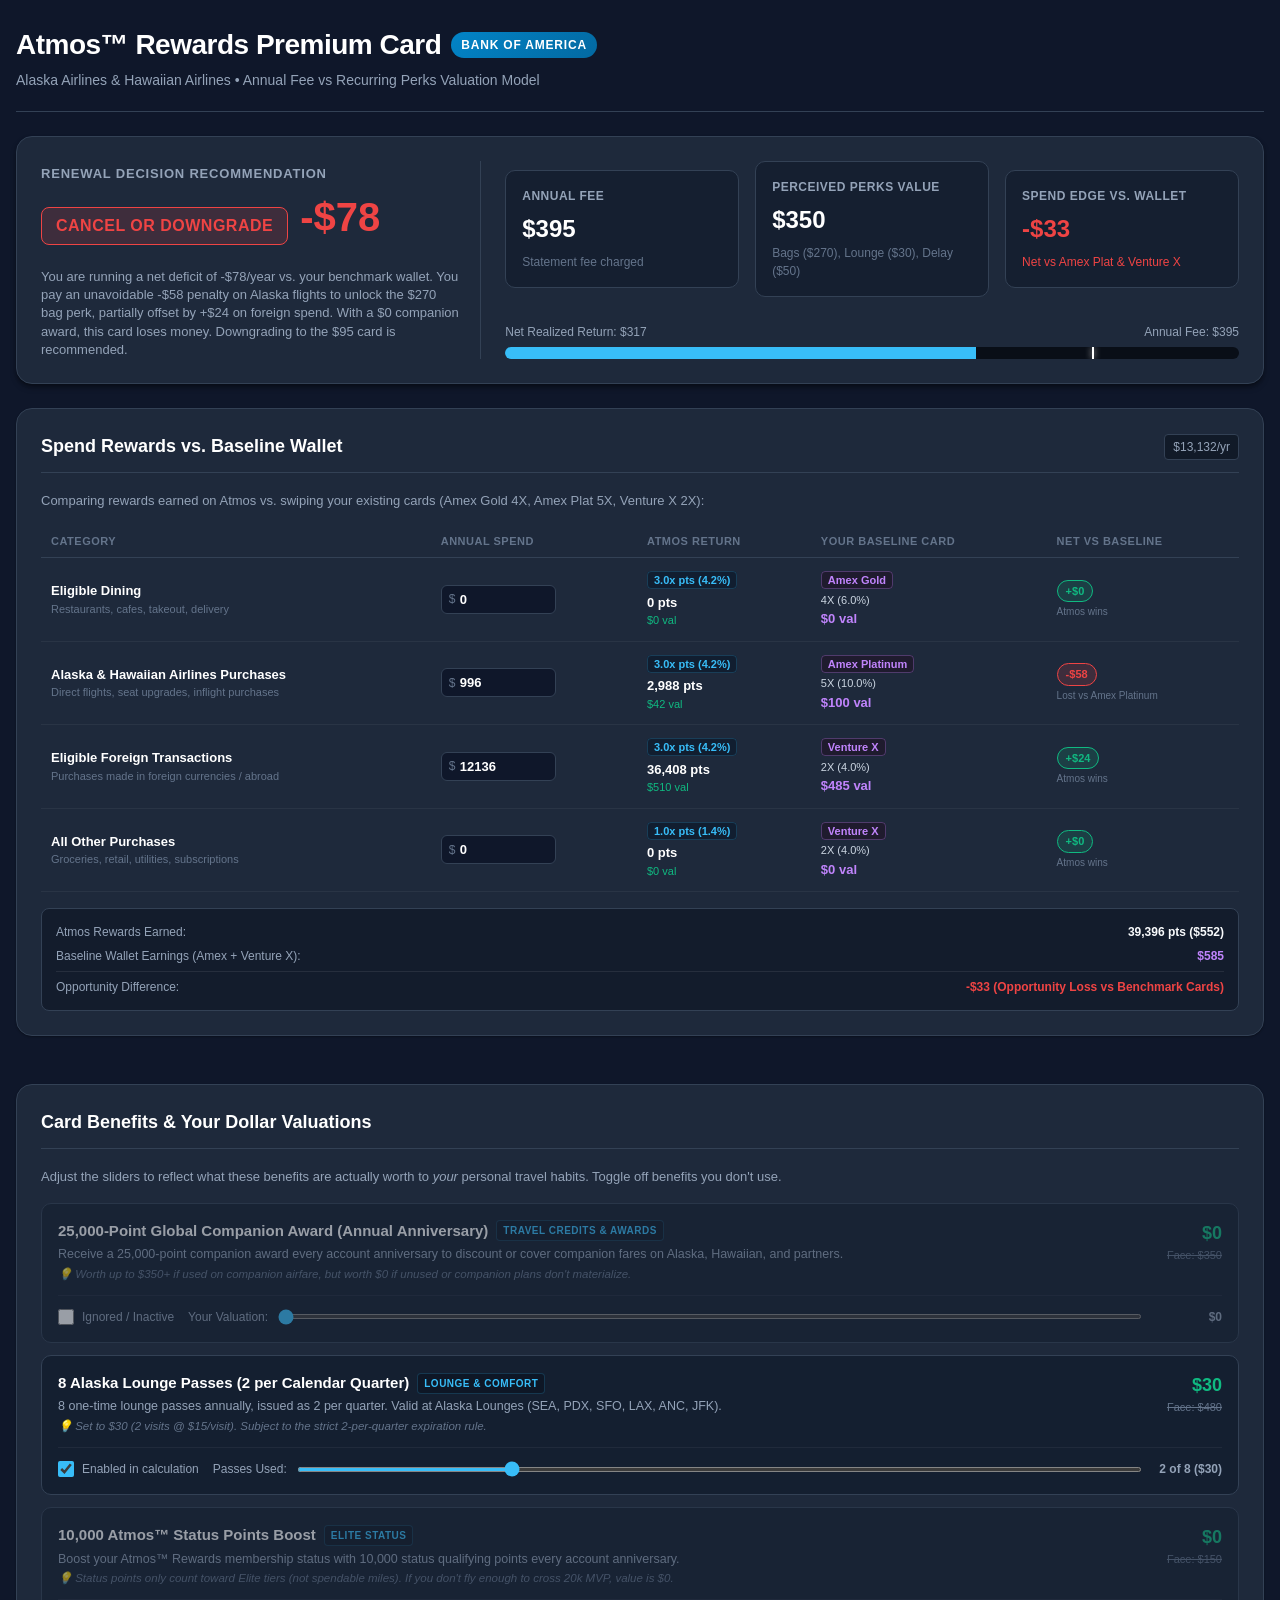
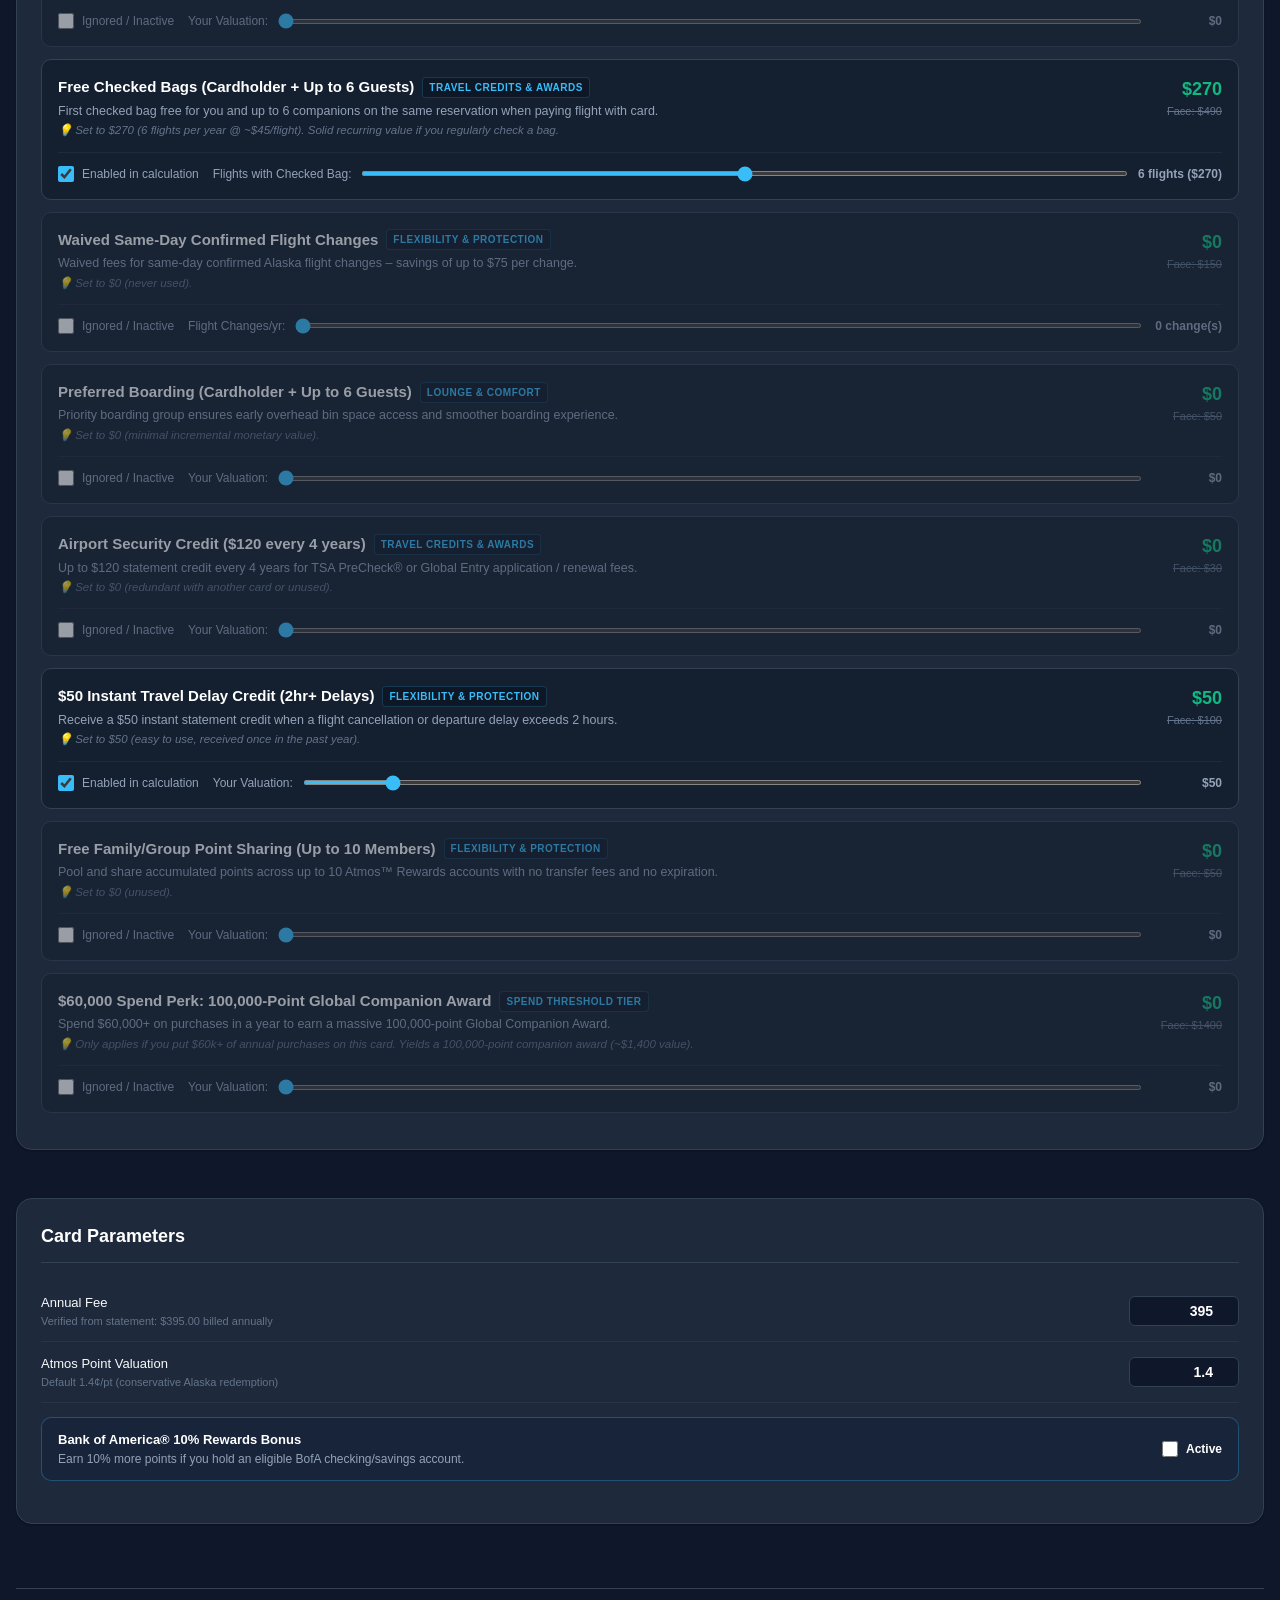
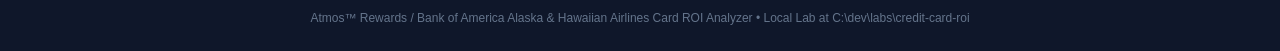
==== index.html @ e16460b9 "feat(credit-card-roi): add credit card ROI analysis tool, app, and processed statements" ====
<!DOCTYPE html>
<html lang="en">
<head>
  <meta charset="UTF-8">
  <meta name="viewport" content="width=device-width, initial-scale=1.0">
  <title>Credit Card Renewal ROI Analyzer | Atmos™ Rewards Premium</title>
  <link rel="stylesheet" href="styles.css">
</head>
<body>
  <div class="container">
    
    <!-- Top Header -->
    <header class="header">
      <div class="header-title-group">
        <h1>
          Atmos™ Rewards Premium Card
          <span class="badge-card">Bank of America</span>
        </h1>
        <p class="header-subtitle">
          Alaska Airlines & Hawaiian Airlines • Annual Fee vs Recurring Perks Valuation Model
        </p>
      </div>

      <!-- Mode Toggle: Renewal vs Year 1 (Commented out)
      <div class="mode-toggle">
        <button id="btn-mode-renewal" class="mode-btn active">Year 2+ Renewal Analysis</button>
        <button id="btn-mode-yearone" class="mode-btn">Year 1 (With Welcome Bonus)</button>
      </div>
      -->
    </header>

    <!-- Hero Verdict Banner -->
    <section class="verdict-banner">
      <div class="verdict-main">
        <div>
          <span class="verdict-label">Renewal Decision Recommendation</span>
          <div class="verdict-status">
            <span id="verdict-pill" class="verdict-pill renew">RENEW</span>
            <span id="verdict-amount" class="verdict-amount positive">+$425</span>
          </div>
        </div>
        <p id="verdict-explanation" class="verdict-explanation">
          Calculating your net return based on perceived benefit values and spend patterns...
        </p>
      </div>

      <!-- KPI Summary Cards -->
      <div class="kpi-grid">
        <div class="kpi-card">
          <span class="kpi-title">Annual Fee</span>
          <span id="kpi-annual-fee" class="kpi-value">$395</span>
          <span class="kpi-sub">Statement fee charged</span>
        </div>

        <div class="kpi-card">
          <span class="kpi-title">Perceived Perks Value</span>
          <span id="kpi-total-benefits" class="kpi-value">$350</span>
          <span class="kpi-sub">Bags ($270), Lounge ($30), Delay ($50)</span>
        </div>

        <div class="kpi-card">
          <span class="kpi-title">Spend Edge vs. Wallet</span>
          <span id="kpi-spend-rewards" class="kpi-value" style="color:var(--accent-red);">-$34</span>
          <span id="kpi-spend-inc" class="kpi-sub" style="color:var(--accent-red);">vs Amex Plat & Venture X</span>
        </div>

        <!-- Progress Bar: Value vs Fee -->
        <div class="roi-bar-container">
          <div class="roi-bar-labels">
            <span id="bar-label-total">Total Return: $930</span>
            <span id="bar-label-fee">Annual Fee: $395</span>
          </div>
          <div class="roi-bar-track">
            <div id="bar-perks" class="roi-bar-fill bar-perks" style="width: 40%;"></div>
            <div id="bar-spend" class="roi-bar-fill bar-spend" style="width: 60%;"></div>
            <div id="bar-fee-marker" class="roi-marker" style="left: 42%;" title="Annual Fee Break-even Point"></div>
          </div>
        </div>
      </div>
    </section>


    <!-- Main Content: Single Column Layout -->
    <div class="main-layout">

      <!-- Section 1: Spend Rewards vs. Baseline Wallet -->
      <div class="section-card">
        <div class="section-header">
          <div class="section-title">
            <span>Spend Rewards vs. Baseline Wallet</span>
          </div>
          <span class="section-badge" id="spend-total-annual">$25,500/yr</span>
        </div>

        <p style="font-size: 13px; color: var(--text-muted); margin-bottom: 14px;">
          Comparing rewards earned on Atmos vs. swiping your existing cards (Amex Gold 4X, Amex Plat 5X, Venture X 2X):
        </p>

        <table class="spend-table">
          <thead>
            <tr>
              <th>Category</th>
              <th>Annual Spend</th>
              <th>Atmos Return</th>
              <th>Your Baseline Card</th>
              <th>Net vs Baseline</th>
            </tr>
          </thead>
          <tbody id="spend-tbody">
            <!-- Populated dynamically -->
          </tbody>
        </table>

        <div style="background:#131c2c; padding:14px; border-radius:8px; border:1px solid var(--border-color); font-size:12px; color:var(--text-muted);">
          <div style="display:flex; justify-content:space-between; margin-bottom:6px;">
            <span>Atmos Rewards Earned:</span>
            <strong id="spend-points-total" style="color:var(--text-main);">0 pts ($0)</strong>
          </div>
          <div style="display:flex; justify-content:space-between; margin-bottom:6px;">
            <span>Baseline Wallet Earnings (Amex + Venture X):</span>
            <strong id="spend-baseline-total" style="color:#c084fc;">$0</strong>
          </div>
          <div style="display:flex; justify-content:space-between; padding-top:6px; border-top:1px solid rgba(255,255,255,0.08);">
            <span>Opportunity Difference:</span>
            <strong id="spend-net-advantage" style="font-weight:700;">$0</strong>
          </div>
        </div>
      </div>

      <!-- Section 2: Card Benefits & Your Dollar Valuations -->
      <div class="section-card">
        <div class="section-header">
          <div class="section-title">
            <span>Card Benefits & Your Dollar Valuations</span>
          </div>
        </div>

        <p style="font-size: 13px; color: var(--text-muted); margin-bottom: 16px;">
          Adjust the sliders to reflect what these benefits are actually worth to <em>your</em> personal travel habits. Toggle off benefits you don't use.
        </p>

        <div id="benefits-list-container">
          <!-- Populated dynamically by app.js -->
        </div>
      </div>

      <!-- Section 3: Card Parameters -->
      <div class="section-card">
        <div class="section-header">
          <div class="section-title">
            <span>Card Parameters</span>
          </div>
        </div>

        <div class="setting-row">
          <div>
            <div class="setting-label">Annual Fee</div>
            <div class="setting-subtext">Verified from statement: $395.00 billed annually</div>
          </div>
          <div class="setting-control">
            <input type="number" id="input-annual-fee" value="395" step="5">
          </div>
        </div>

        <div class="setting-row">
          <div>
            <div class="setting-label">Atmos Point Valuation</div>
            <div class="setting-subtext">Default 1.4¢/pt (conservative Alaska redemption)</div>
          </div>
          <div class="setting-control">
            <input type="number" id="input-point-val" value="1.4" step="0.1" min="0.5" max="3.0">
          </div>
        </div>

        <!-- BofA 10% Bonus Callout -->
        <div class="bofa-bonus-box" style="margin-top: 14px;">
          <div>
            <div class="bofa-title">Bank of America® 10% Rewards Bonus</div>
            <div class="bofa-desc">Earn 10% more points if you hold an eligible BofA checking/savings account.</div>
          </div>
          <label class="toggle-switch">
            <input type="checkbox" id="toggle-bofa-bonus">
            <span style="color:#fff; font-weight:600;">Active</span>
          </label>
        </div>
      </div>

    </div>

    <footer class="footer">
      Atmos™ Rewards / Bank of America Alaska & Hawaiian Airlines Card ROI Analyzer • Local Lab at <code>C:\dev\labs\credit-card-roi</code>
    </footer>

  </div>

  <!-- Scripts -->
  <script src="card-data.js"></script>
  <script src="app.js"></script>
</body>
</html>
---- styles.css ----
:root {
  --bg-primary: #0f172a;
  --bg-card: #1e293b;
  --bg-card-hover: #24344d;
  --bg-input: #0f172a;
  --border-color: #334155;
  --border-highlight: #475569;
  
  --text-main: #f8fafc;
  --text-muted: #94a3b8;
  --text-subtle: #64748b;
  
  --primary: #38bdf8;
  --primary-dark: #0284c7;
  --accent-green: #10b981;
  --accent-green-bg: rgba(16, 185, 129, 0.15);
  --accent-amber: #f59e0b;
  --accent-amber-bg: rgba(245, 158, 11, 0.15);
  --accent-red: #ef4444;
  --accent-red-bg: rgba(239, 68, 68, 0.15);
  --accent-purple: #a855f7;
  
  --shadow-sm: 0 1px 2px rgba(0, 0, 0, 0.3);
  --shadow-md: 0 4px 6px -1px rgba(0, 0, 0, 0.4), 0 2px 4px -2px rgba(0, 0, 0, 0.4);
  --shadow-lg: 0 10px 15px -3px rgba(0, 0, 0, 0.5), 0 4px 6px -4px rgba(0, 0, 0, 0.5);
  
  --radius-sm: 6px;
  --radius-md: 10px;
  --radius-lg: 16px;
}

* {
  box-sizing: border-box;
  margin: 0;
  padding: 0;
  font-family: -apple-system, BlinkMacSystemFont, "Segoe UI", Roboto, "Helvetica Neue", Arial, sans-serif;
}

body {
  background-color: var(--bg-primary);
  color: var(--text-main);
  line-height: 1.5;
  padding: 24px 16px;
}

.container {
  max-width: 1280px;
  margin: 0 auto;
}

/* Header */
.header {
  display: flex;
  flex-wrap: wrap;
  justify-content: space-between;
  align-items: center;
  gap: 16px;
  margin-bottom: 24px;
  padding-bottom: 20px;
  border-bottom: 1px solid var(--border-color);
}

.header-title-group h1 {
  font-size: 28px;
  font-weight: 700;
  letter-spacing: -0.5px;
  color: #fff;
  display: flex;
  align-items: center;
  gap: 10px;
}

.badge-card {
  font-size: 12px;
  text-transform: uppercase;
  letter-spacing: 0.8px;
  padding: 4px 10px;
  border-radius: 999px;
  background: linear-gradient(135deg, #0284c7, #0369a1);
  color: #fff;
  font-weight: 600;
}

.header-subtitle {
  color: var(--text-muted);
  font-size: 14px;
  margin-top: 4px;
}

/* Mode Switcher Tabs */
.mode-toggle {
  display: flex;
  background: #090e17;
  border: 1px solid var(--border-color);
  border-radius: 999px;
  padding: 4px;
}

.mode-btn {
  background: transparent;
  border: none;
  color: var(--text-muted);
  padding: 8px 18px;
  font-size: 13px;
  font-weight: 600;
  border-radius: 999px;
  cursor: pointer;
  transition: all 0.2s ease;
}

.mode-btn.active {
  background: var(--primary);
  color: #0f172a;
  box-shadow: var(--shadow-sm);
}

/* Hero Verdict Section */
.verdict-banner {
  background: var(--bg-card);
  border: 1px solid var(--border-color);
  border-radius: var(--radius-lg);
  padding: 24px;
  margin-bottom: 24px;
  box-shadow: var(--shadow-md);
  display: grid;
  grid-template-columns: 1.2fr 2fr;
  gap: 24px;
}

@media (max-width: 900px) {
  .verdict-banner {
    grid-template-columns: 1fr;
  }
}

.verdict-main {
  display: flex;
  flex-direction: column;
  justify-content: space-between;
  padding-right: 20px;
  border-right: 1px solid var(--border-color);
}

@media (max-width: 900px) {
  .verdict-main {
    border-right: none;
    padding-right: 0;
    border-bottom: 1px solid var(--border-color);
    padding-bottom: 20px;
  }
}

.verdict-label {
  font-size: 13px;
  text-transform: uppercase;
  letter-spacing: 0.8px;
  color: var(--text-muted);
  font-weight: 600;
}

.verdict-status {
  margin: 12px 0;
  display: flex;
  align-items: baseline;
  gap: 12px;
}

.verdict-pill {
  font-size: 16px;
  font-weight: 800;
  letter-spacing: 0.5px;
  padding: 6px 14px;
  border-radius: 8px;
  text-transform: uppercase;
}

.verdict-pill.renew {
  background-color: var(--accent-green-bg);
  color: var(--accent-green);
  border: 1px solid var(--accent-green);
}

.verdict-pill.borderline {
  background-color: var(--accent-amber-bg);
  color: var(--accent-amber);
  border: 1px solid var(--accent-amber);
}

.verdict-pill.cancel {
  background-color: var(--accent-red-bg);
  color: var(--accent-red);
  border: 1px solid var(--accent-red);
}

.verdict-amount {
  font-size: 40px;
  font-weight: 800;
  line-height: 1;
}

.verdict-amount.positive {
  color: var(--accent-green);
}

.verdict-amount.neutral {
  color: var(--accent-amber);
}

.verdict-amount.negative {
  color: var(--accent-red);
}

.verdict-explanation {
  font-size: 13px;
  color: var(--text-muted);
  line-height: 1.4;
}

/* Metric Cards Grid */
.kpi-grid {
  display: grid;
  grid-template-columns: repeat(3, 1fr);
  gap: 16px;
  align-items: center;
}

@media (max-width: 600px) {
  .kpi-grid {
    grid-template-columns: 1fr;
  }
}

.kpi-card {
  background: #151f30;
  border: 1px solid var(--border-color);
  border-radius: var(--radius-md);
  padding: 16px;
  display: flex;
  flex-direction: column;
  gap: 6px;
}

.kpi-title {
  font-size: 12px;
  color: var(--text-muted);
  font-weight: 600;
  text-transform: uppercase;
  letter-spacing: 0.5px;
}

.kpi-value {
  font-size: 24px;
  font-weight: 700;
  color: #fff;
}

.kpi-sub {
  font-size: 12px;
  color: var(--text-subtle);
}

/* Visual Value Progress Bar */
.roi-bar-container {
  grid-column: 1 / -1;
  margin-top: 10px;
}

.roi-bar-labels {
  display: flex;
  justify-content: space-between;
  font-size: 12px;
  margin-bottom: 6px;
  color: var(--text-muted);
}

.roi-bar-track {
  height: 12px;
  background: #090e17;
  border-radius: 6px;
  overflow: hidden;
  position: relative;
  display: flex;
}

.roi-bar-fill {
  height: 100%;
  transition: width 0.3s ease;
}

.bar-perks {
  background: var(--primary);
}

.bar-spend {
  background: var(--accent-purple);
}

.bar-welcome {
  background: #3b82f6;
}

.roi-marker {
  position: absolute;
  top: 0;
  bottom: 0;
  width: 2px;
  background: #ffffff;
  z-index: 10;
  box-shadow: 0 0 6px rgba(255, 255, 255, 0.8);
}

/* Presets Bar */
.presets-section {
  display: flex;
  align-items: center;
  gap: 12px;
  margin-bottom: 24px;
  background: #162235;
  border: 1px solid var(--border-color);
  padding: 12px 18px;
  border-radius: var(--radius-md);
  flex-wrap: wrap;
}

.presets-label {
  font-size: 13px;
  font-weight: 600;
  color: var(--text-muted);
  white-space: nowrap;
}

.preset-buttons {
  display: flex;
  flex-wrap: wrap;
  gap: 8px;
}

.preset-chip {
  background: var(--bg-card);
  border: 1px solid var(--border-color);
  color: var(--text-main);
  padding: 6px 14px;
  border-radius: var(--radius-sm);
  font-size: 12px;
  font-weight: 500;
  cursor: pointer;
  transition: all 0.15s ease;
}

.preset-chip:hover {
  background: var(--bg-card-hover);
  border-color: var(--primary);
  color: #fff;
}

.preset-chip.active {
  background: rgba(56, 189, 248, 0.15);
  border-color: var(--primary);
  color: var(--primary);
  font-weight: 700;
}

/* Main Layout - Single Column */
.main-layout {
  display: flex;
  flex-direction: column;
  gap: 24px;
}

.section-card {
  background: var(--bg-card);
  border: 1px solid var(--border-color);
  border-radius: var(--radius-lg);
  padding: 24px;
  margin-bottom: 24px;
  box-shadow: var(--shadow-sm);
}

.section-header {
  display: flex;
  justify-content: space-between;
  align-items: center;
  margin-bottom: 18px;
  padding-bottom: 12px;
  border-bottom: 1px solid var(--border-color);
}

.section-title {
  font-size: 18px;
  font-weight: 700;
  color: #fff;
  display: flex;
  align-items: center;
  gap: 8px;
}

.section-badge {
  font-size: 12px;
  background: #111a28;
  border: 1px solid var(--border-color);
  padding: 3px 8px;
  border-radius: 4px;
  color: var(--text-muted);
}

/* Benefit Row Item */
.benefit-item {
  background: #141f30;
  border: 1px solid var(--border-color);
  border-radius: var(--radius-md);
  padding: 16px;
  margin-bottom: 12px;
  transition: all 0.2s ease;
}

.benefit-item:hover {
  border-color: var(--border-highlight);
  background: #172437;
}

.benefit-item.disabled {
  opacity: 0.55;
}

.benefit-top {
  display: flex;
  justify-content: space-between;
  align-items: flex-start;
  gap: 12px;
  margin-bottom: 8px;
}

.benefit-info {
  flex: 1;
}

.benefit-title {
  font-size: 15px;
  font-weight: 600;
  color: #fff;
  display: flex;
  align-items: center;
  gap: 8px;
}

.benefit-category-tag {
  font-size: 10px;
  text-transform: uppercase;
  letter-spacing: 0.5px;
  padding: 2px 6px;
  border-radius: 4px;
  background: #0e1726;
  color: var(--primary);
  border: 1px solid rgba(56, 189, 248, 0.2);
}

.benefit-desc {
  font-size: 12.5px;
  color: var(--text-muted);
  margin-top: 4px;
  line-height: 1.4;
}

.benefit-val-group {
  text-align: right;
  min-width: 110px;
}

.benefit-user-val {
  font-size: 18px;
  font-weight: 700;
  color: var(--accent-green);
}

.benefit-face-val {
  font-size: 11px;
  color: var(--text-subtle);
  text-decoration: line-through;
}

.benefit-controls {
  margin-top: 12px;
  padding-top: 12px;
  border-top: 1px solid rgba(255, 255, 255, 0.05);
  display: flex;
  flex-wrap: wrap;
  align-items: center;
  gap: 14px;
}

.slider-wrapper {
  flex: 1;
  min-width: 200px;
  display: flex;
  align-items: center;
  gap: 10px;
}

.slider-wrapper input[type="range"] {
  flex: 1;
  accent-color: var(--primary);
  height: 5px;
  background: #090e17;
  border-radius: 4px;
  cursor: pointer;
}

.slider-readout {
  font-size: 12px;
  font-weight: 600;
  color: var(--text-muted);
  min-width: 70px;
  text-align: right;
}

.toggle-switch {
  display: flex;
  align-items: center;
  gap: 8px;
  font-size: 12px;
  color: var(--text-muted);
  cursor: pointer;
}

.toggle-switch input[type="checkbox"] {
  accent-color: var(--primary);
  width: 16px;
  height: 16px;
  cursor: pointer;
}

/* Spend Simulator Table */
.spend-table {
  width: 100%;
  border-collapse: collapse;
  margin-bottom: 16px;
}

.spend-table th {
  text-align: left;
  font-size: 11px;
  text-transform: uppercase;
  letter-spacing: 0.5px;
  color: var(--text-subtle);
  padding: 8px 10px;
  border-bottom: 1px solid var(--border-color);
}

.spend-table td {
  padding: 12px 10px;
  border-bottom: 1px solid rgba(255, 255, 255, 0.05);
  font-size: 13px;
}

.spend-input-wrapper {
  position: relative;
  display: inline-flex;
  align-items: center;
}

.currency-prefix {
  position: absolute;
  left: 8px;
  color: var(--text-subtle);
  font-size: 12px;
}

.spend-input {
  background: var(--bg-input);
  border: 1px solid var(--border-color);
  color: #fff;
  padding: 6px 8px 6px 18px;
  border-radius: var(--radius-sm);
  font-size: 13px;
  width: 100px;
  font-weight: 600;
}

.spend-input:focus {
  outline: none;
  border-color: var(--primary);
}

.rate-badge {
  background: #111e30;
  color: var(--primary);
  padding: 2px 6px;
  border-radius: 4px;
  font-size: 11px;
  font-weight: 700;
  border: 1px solid rgba(56, 189, 248, 0.2);
}

.badge-baseline {
  background: #1f1b2e;
  color: #c084fc;
  padding: 2px 6px;
  border-radius: 4px;
  font-size: 11px;
  font-weight: 700;
  border: 1px solid rgba(192, 132, 252, 0.3);
}

.diff-pill {
  display: inline-block;
  font-size: 11px;
  font-weight: 700;
  padding: 2px 8px;
  border-radius: 999px;
  white-space: nowrap;
}

.diff-pill.gain {
  background: var(--accent-green-bg);
  color: var(--accent-green);
  border: 1px solid var(--accent-green);
}

.diff-pill.loss {
  background: var(--accent-red-bg);
  color: var(--accent-red);
  border: 1px solid var(--accent-red);
}

.diff-pill.neutral {
  background: var(--accent-amber-bg);
  color: var(--accent-amber);
  border: 1px solid var(--accent-amber);
}

/* BofA Bonus callout */
.bofa-bonus-box {
  background: #172439;
  border: 1px solid rgba(56, 189, 248, 0.3);
  border-radius: var(--radius-md);
  padding: 12px 16px;
  margin-bottom: 18px;
  display: flex;
  justify-content: space-between;
  align-items: center;
  gap: 12px;
}

.bofa-title {
  font-size: 13px;
  font-weight: 600;
  color: #fff;
}

.bofa-desc {
  font-size: 12px;
  color: var(--text-muted);
}

/* Global Setting Controls */
.setting-row {
  display: flex;
  justify-content: space-between;
  align-items: center;
  padding: 12px 0;
  border-bottom: 1px solid rgba(255, 255, 255, 0.05);
}

.setting-label {
  font-size: 13px;
  font-weight: 500;
  color: var(--text-main);
}

.setting-subtext {
  font-size: 11px;
  color: var(--text-subtle);
}

.setting-control input {
  background: var(--bg-input);
  border: 1px solid var(--border-color);
  color: #fff;
  padding: 6px 10px;
  border-radius: var(--radius-sm);
  font-size: 14px;
  font-weight: 600;
  width: 110px;
  text-align: right;
}

/* Comparison Table */
.comp-table {
  width: 100%;
  border-collapse: collapse;
  font-size: 12.5px;
}

.comp-table th {
  background: #152236;
  text-align: left;
  padding: 10px 12px;
  font-weight: 600;
  color: var(--text-muted);
}

.comp-table td {
  padding: 10px 12px;
  border-bottom: 1px solid rgba(255, 255, 255, 0.05);
}

.comp-table tr:hover td {
  background: rgba(255, 255, 255, 0.02);
}

/* Footer note */
.footer {
  text-align: center;
  color: var(--text-subtle);
  font-size: 12px;
  margin-top: 40px;
  padding-top: 20px;
  border-top: 1px solid var(--border-color);
}
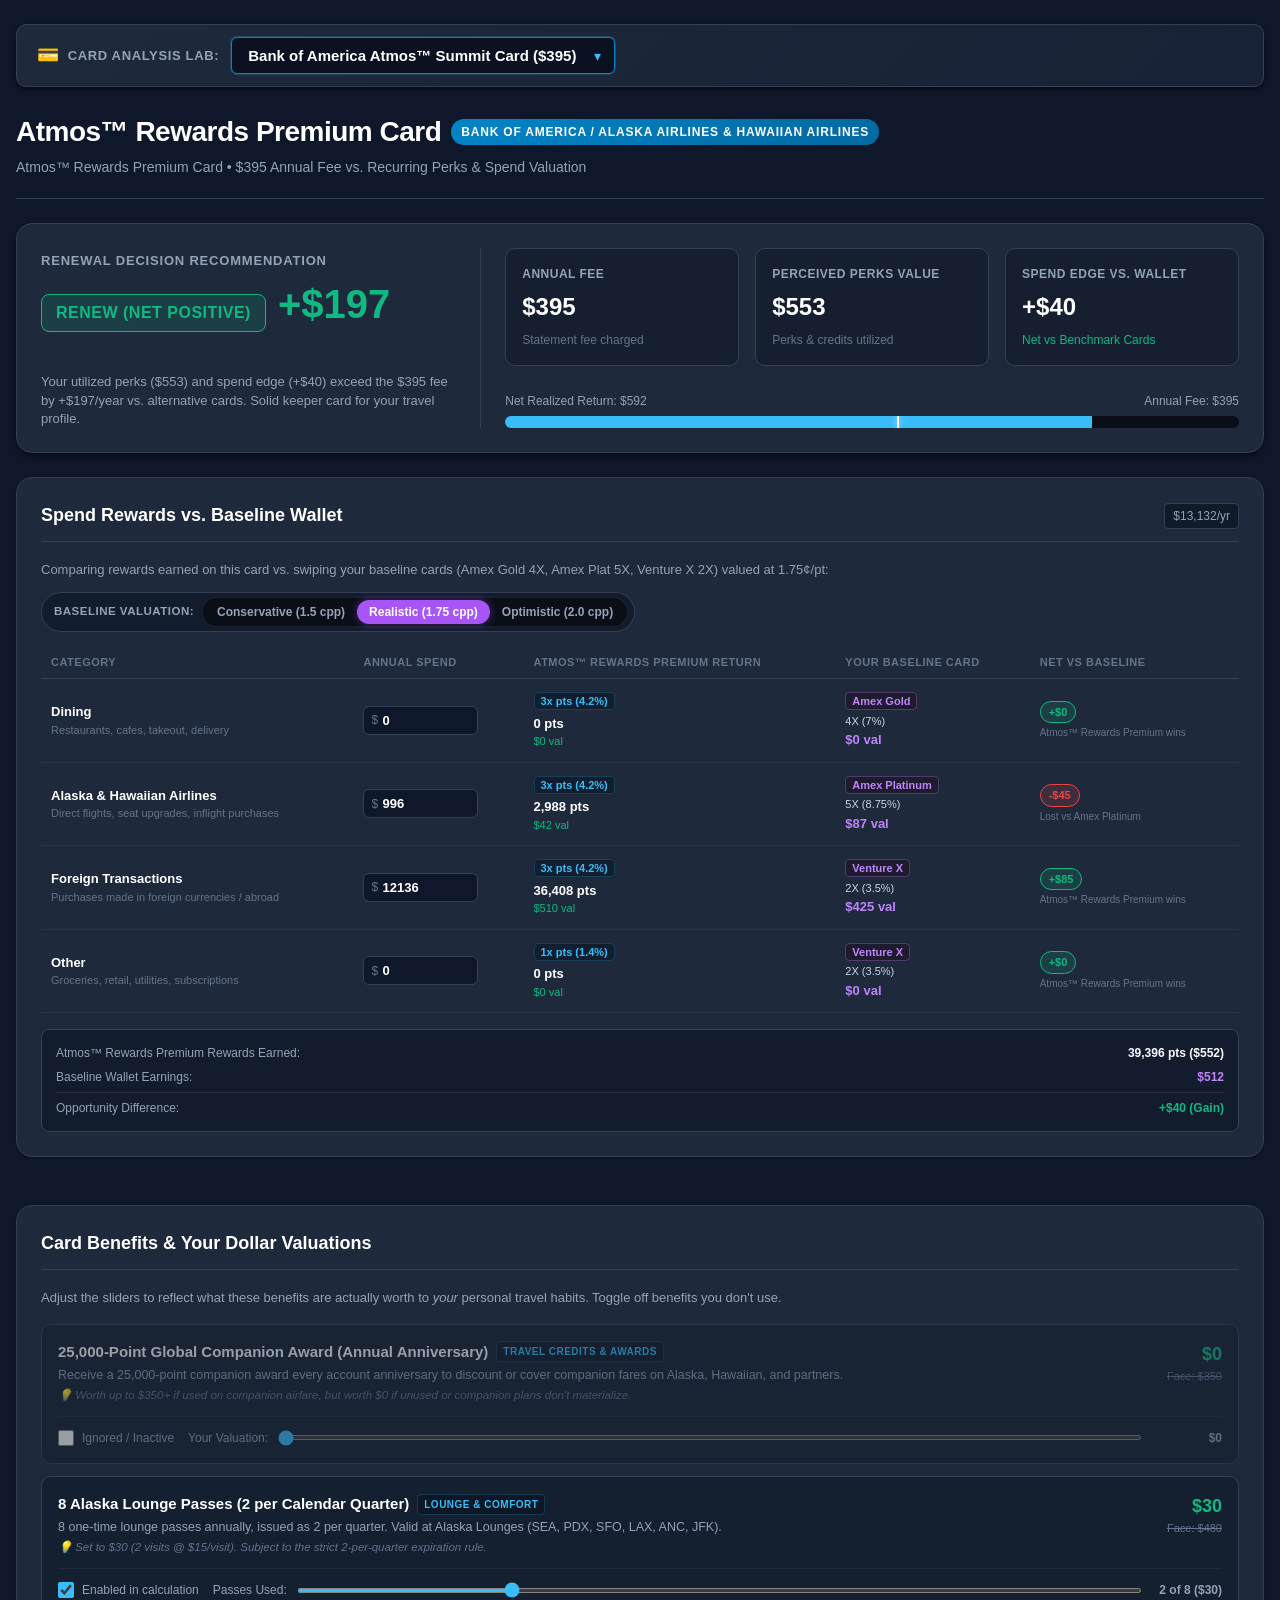
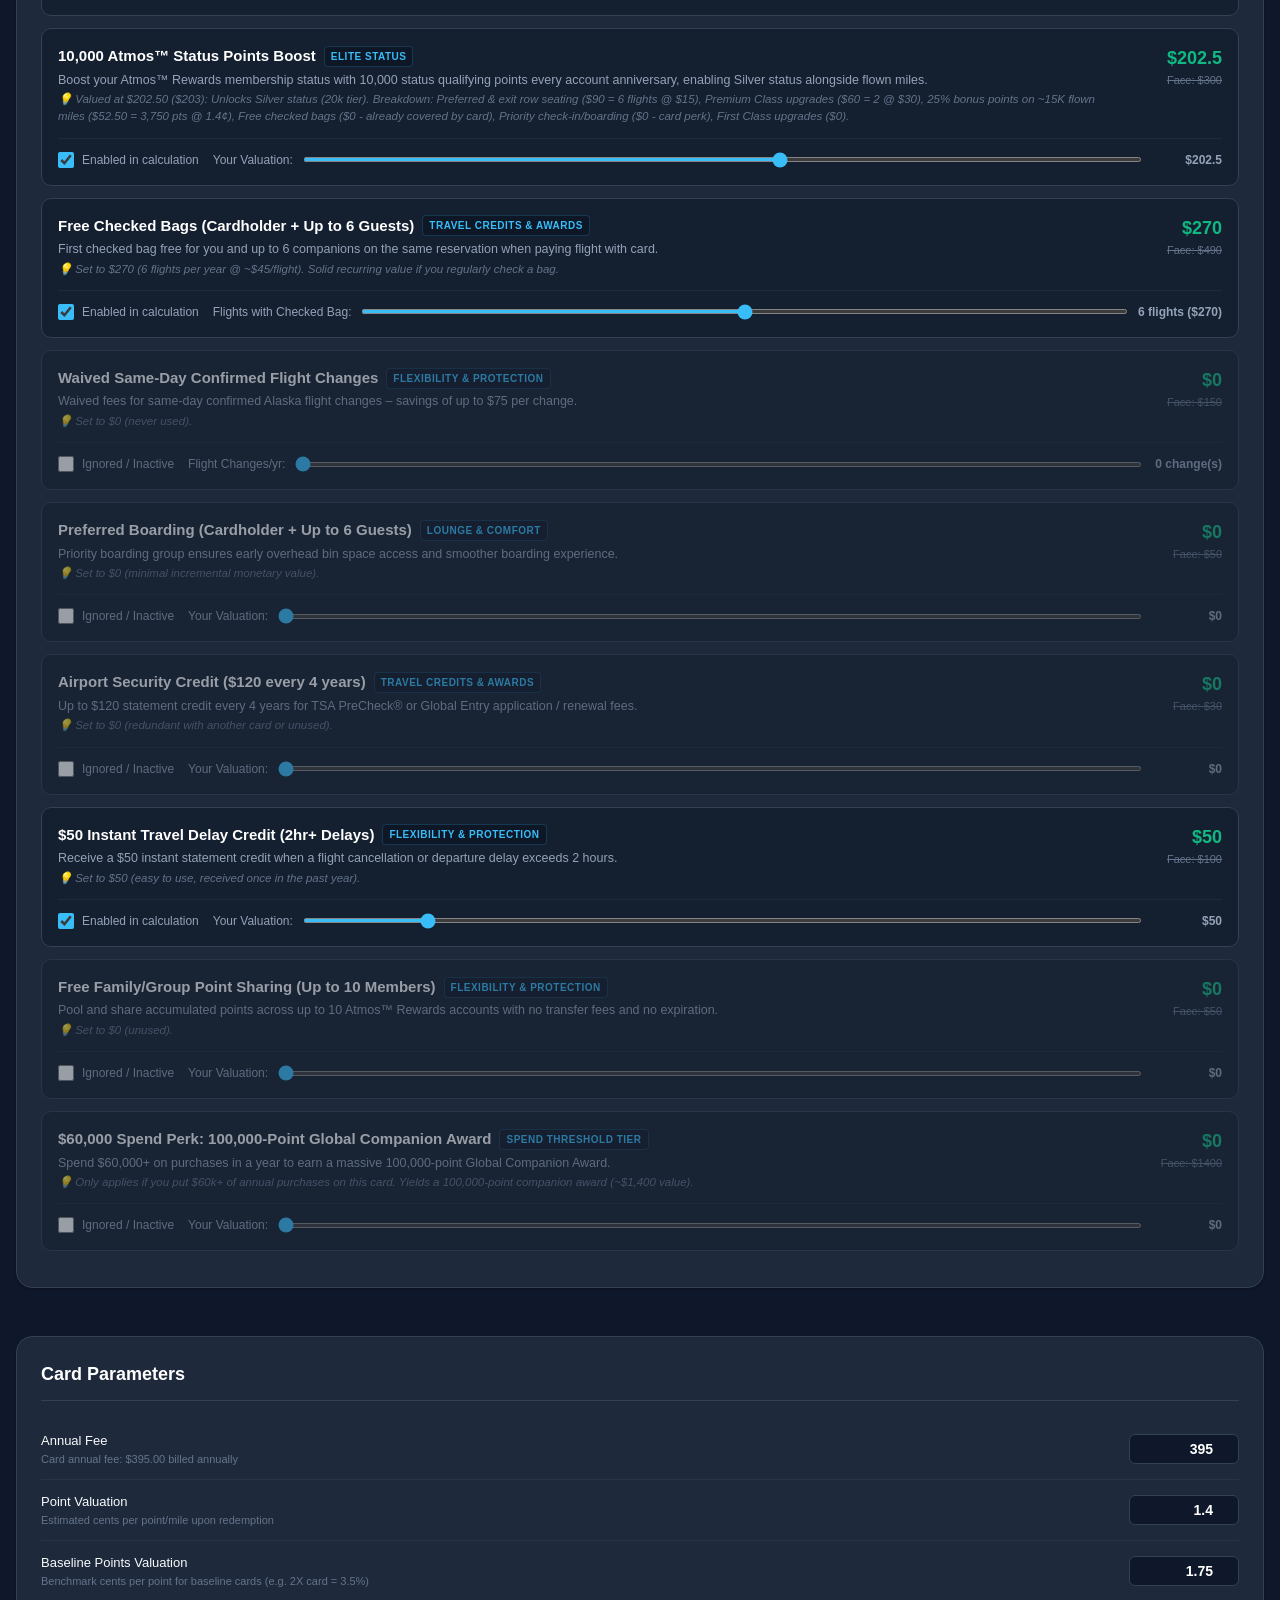
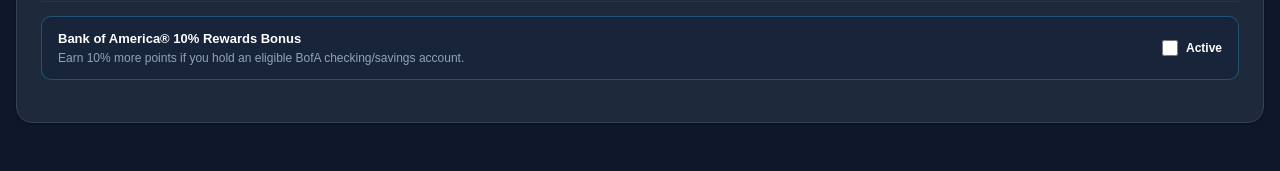
==== commit f5dbd7df: "feat(credit-card-roi): modularize cards into per-card directories and add Citi Strata Elite analysis" ====
--- a/index.html
+++ b/index.html
@@ -3,30 +3,38 @@
 <head>
   <meta charset="UTF-8">
   <meta name="viewport" content="width=device-width, initial-scale=1.0">
-  <title>Credit Card Renewal ROI Analyzer | Atmos™ Rewards Premium</title>
+  <title id="page-title">Credit Card Renewal ROI Analyzer</title>
   <link rel="stylesheet" href="styles.css">
 </head>
 <body>
   <div class="container">
     
+    <!-- Card Selector Top Bar -->
+    <nav class="card-selector-bar">
+      <div class="selector-inner">
+        <label for="card-selector" class="selector-label">
+          <span class="selector-icon">💳</span>
+          <span class="selector-title">Card Analysis Lab:</span>
+        </label>
+        <div class="select-wrapper">
+          <select id="card-selector" class="card-select-dropdown" aria-label="Select Credit Card to Analyze">
+            <!-- Populated dynamically from CARDS_REGISTRY -->
+          </select>
+        </div>
+      </div>
+    </nav>
+
     <!-- Top Header -->
     <header class="header">
       <div class="header-title-group">
-        <h1>
-          Atmos™ Rewards Premium Card
-          <span class="badge-card">Bank of America</span>
+        <h1 id="header-card-name">
+          Credit Card ROI Analyzer
+          <span class="badge-card" id="header-card-issuer">Issuer</span>
         </h1>
-        <p class="header-subtitle">
-          Alaska Airlines & Hawaiian Airlines • Annual Fee vs Recurring Perks Valuation Model
+        <p class="header-subtitle" id="header-card-subtitle">
+          Annual Fee vs Recurring Perks & Spend Valuation Model
         </p>
       </div>
-
-      <!-- Mode Toggle: Renewal vs Year 1 (Commented out)
-      <div class="mode-toggle">
-        <button id="btn-mode-renewal" class="mode-btn active">Year 2+ Renewal Analysis</button>
-        <button id="btn-mode-yearone" class="mode-btn">Year 1 (With Welcome Bonus)</button>
-      </div>
-      -->
     </header>
 
     <!-- Hero Verdict Banner -->
@@ -35,8 +43,8 @@
         <div>
           <span class="verdict-label">Renewal Decision Recommendation</span>
           <div class="verdict-status">
-            <span id="verdict-pill" class="verdict-pill renew">RENEW</span>
-            <span id="verdict-amount" class="verdict-amount positive">+$425</span>
+            <span id="verdict-pill" class="verdict-pill renew">CALCULATING</span>
+            <span id="verdict-amount" class="verdict-amount positive">$0</span>
           </div>
         </div>
         <p id="verdict-explanation" class="verdict-explanation">
@@ -48,37 +56,36 @@
       <div class="kpi-grid">
         <div class="kpi-card">
           <span class="kpi-title">Annual Fee</span>
-          <span id="kpi-annual-fee" class="kpi-value">$395</span>
-          <span class="kpi-sub">Statement fee charged</span>
+          <span id="kpi-annual-fee" class="kpi-value">$0</span>
+          <span class="kpi-sub" id="kpi-fee-sub">Statement fee charged</span>
         </div>
 
         <div class="kpi-card">
           <span class="kpi-title">Perceived Perks Value</span>
-          <span id="kpi-total-benefits" class="kpi-value">$350</span>
-          <span class="kpi-sub">Bags ($270), Lounge ($30), Delay ($50)</span>
+          <span id="kpi-total-benefits" class="kpi-value">$0</span>
+          <span class="kpi-sub" id="kpi-benefits-sub">Perks & credits utilized</span>
         </div>
 
         <div class="kpi-card">
           <span class="kpi-title">Spend Edge vs. Wallet</span>
-          <span id="kpi-spend-rewards" class="kpi-value" style="color:var(--accent-red);">-$34</span>
-          <span id="kpi-spend-inc" class="kpi-sub" style="color:var(--accent-red);">vs Amex Plat & Venture X</span>
+          <span id="kpi-spend-rewards" class="kpi-value">$0</span>
+          <span id="kpi-spend-inc" class="kpi-sub">vs Benchmark Cards</span>
         </div>
 
         <!-- Progress Bar: Value vs Fee -->
         <div class="roi-bar-container">
           <div class="roi-bar-labels">
-            <span id="bar-label-total">Total Return: $930</span>
-            <span id="bar-label-fee">Annual Fee: $395</span>
+            <span id="bar-label-total">Total Return: $0</span>
+            <span id="bar-label-fee">Annual Fee: $0</span>
           </div>
           <div class="roi-bar-track">
-            <div id="bar-perks" class="roi-bar-fill bar-perks" style="width: 40%;"></div>
-            <div id="bar-spend" class="roi-bar-fill bar-spend" style="width: 60%;"></div>
-            <div id="bar-fee-marker" class="roi-marker" style="left: 42%;" title="Annual Fee Break-even Point"></div>
+            <div id="bar-perks" class="roi-bar-fill bar-perks" style="width: 0%;"></div>
+            <div id="bar-spend" class="roi-bar-fill bar-spend" style="width: 0%;"></div>
+            <div id="bar-fee-marker" class="roi-marker" style="left: 0%;" title="Annual Fee Break-even Point"></div>
           </div>
         </div>
       </div>
     </section>
-
 
     <!-- Main Content: Single Column Layout -->
     <div class="main-layout">
@@ -89,19 +96,29 @@
           <div class="section-title">
             <span>Spend Rewards vs. Baseline Wallet</span>
           </div>
-          <span class="section-badge" id="spend-total-annual">$25,500/yr</span>
-        </div>
-
-        <p style="font-size: 13px; color: var(--text-muted); margin-bottom: 14px;">
-          Comparing rewards earned on Atmos vs. swiping your existing cards (Amex Gold 4X, Amex Plat 5X, Venture X 2X):
-        </p>
+          <span class="section-badge" id="spend-total-annual">$0/yr</span>
+        </div>
+
+        <div class="spend-controls-bar">
+          <p style="font-size: 13px; color: var(--text-muted); margin-bottom: 0;" id="spend-comparison-desc">
+            Comparing rewards earned on this card vs. swiping your baseline cards (Amex Gold 4X, Amex Plat 5X, Venture X 2X):
+          </p>
+          <div class="baseline-sensitivity-box">
+            <span class="baseline-sensitivity-label">Baseline Valuation:</span>
+            <div class="mode-toggle baseline-toggle-group" id="baseline-toggle-container">
+              <button type="button" class="mode-btn baseline-btn" data-baseline-tier="conservative" title="Conservative valuation: 1.5¢/pt (2X = 3.0%, 4X = 6.0%, 5X = 7.5%)">Conservative (1.5 cpp)</button>
+              <button type="button" class="mode-btn baseline-btn active" data-baseline-tier="realistic" title="Realistic valuation: 1.75¢/pt (2X = 3.5%, 4X = 7.0%, 5X = 8.75%)">Realistic (1.75 cpp)</button>
+              <button type="button" class="mode-btn baseline-btn" data-baseline-tier="optimistic" title="Optimistic valuation: 2.0¢/pt (2X = 4.0%, 4X = 8.0%, 5X = 10.0%)">Optimistic (2.0 cpp)</button>
+            </div>
+          </div>
+        </div>
 
         <table class="spend-table">
           <thead>
             <tr>
               <th>Category</th>
               <th>Annual Spend</th>
-              <th>Atmos Return</th>
+              <th id="th-card-return">Card Return</th>
               <th>Your Baseline Card</th>
               <th>Net vs Baseline</th>
             </tr>
@@ -113,11 +130,11 @@
 
         <div style="background:#131c2c; padding:14px; border-radius:8px; border:1px solid var(--border-color); font-size:12px; color:var(--text-muted);">
           <div style="display:flex; justify-content:space-between; margin-bottom:6px;">
-            <span>Atmos Rewards Earned:</span>
+            <span id="spend-rewards-label">Card Rewards Earned:</span>
             <strong id="spend-points-total" style="color:var(--text-main);">0 pts ($0)</strong>
           </div>
           <div style="display:flex; justify-content:space-between; margin-bottom:6px;">
-            <span>Baseline Wallet Earnings (Amex + Venture X):</span>
+            <span>Baseline Wallet Earnings:</span>
             <strong id="spend-baseline-total" style="color:#c084fc;">$0</strong>
           </div>
           <div style="display:flex; justify-content:space-between; padding-top:6px; border-top:1px solid rgba(255,255,255,0.08);">
@@ -155,7 +172,7 @@
         <div class="setting-row">
           <div>
             <div class="setting-label">Annual Fee</div>
-            <div class="setting-subtext">Verified from statement: $395.00 billed annually</div>
+            <div class="setting-subtext" id="setting-fee-subtext">Verified statement fee billed annually</div>
           </div>
           <div class="setting-control">
             <input type="number" id="input-annual-fee" value="395" step="5">
@@ -164,19 +181,29 @@
 
         <div class="setting-row">
           <div>
-            <div class="setting-label">Atmos Point Valuation</div>
-            <div class="setting-subtext">Default 1.4¢/pt (conservative Alaska redemption)</div>
+            <div class="setting-label" id="setting-point-label">Point Valuation</div>
+            <div class="setting-subtext" id="setting-point-subtext">Estimated cents per point/mile upon redemption</div>
           </div>
           <div class="setting-control">
             <input type="number" id="input-point-val" value="1.4" step="0.1" min="0.5" max="3.0">
           </div>
         </div>
 
-        <!-- BofA 10% Bonus Callout -->
-        <div class="bofa-bonus-box" style="margin-top: 14px;">
-          <div>
-            <div class="bofa-title">Bank of America® 10% Rewards Bonus</div>
-            <div class="bofa-desc">Earn 10% more points if you hold an eligible BofA checking/savings account.</div>
+        <div class="setting-row">
+          <div>
+            <div class="setting-label">Baseline Points Valuation</div>
+            <div class="setting-subtext" id="setting-baseline-subtext">Benchmark cents per point for baseline cards (Amex MR / Capital One miles)</div>
+          </div>
+          <div class="setting-control">
+            <input type="number" id="input-baseline-cpp" value="1.75" step="0.05" min="0.5" max="3.0">
+          </div>
+        </div>
+
+        <!-- Bank / Relationship Bonus Callout -->
+        <div class="bofa-bonus-box" id="relationship-bonus-box" style="margin-top: 14px;">
+          <div>
+            <div class="bofa-title" id="relationship-bonus-title">Bank of America® 10% Rewards Bonus</div>
+            <div class="bofa-desc" id="relationship-bonus-desc">Earn 10% more points if you hold an eligible BofA checking/savings account.</div>
           </div>
           <label class="toggle-switch">
             <input type="checkbox" id="toggle-bofa-bonus">
@@ -186,15 +213,13 @@
       </div>
 
     </div>
-
-    <footer class="footer">
-      Atmos™ Rewards / Bank of America Alaska & Hawaiian Airlines Card ROI Analyzer • Local Lab at <code>C:\dev\labs\credit-card-roi</code>
-    </footer>
-
   </div>
 
   <!-- Scripts -->
-  <script src="card-data.js"></script>
+  <script src="cards-registry.js"></script>
+  <script src="bofa-atmos-summit/card-data.js"></script>
+  <script src="bofa-atmos-ascent/card-data.js"></script>
+  <script src="citi-strata-elite/card-data.js"></script>
   <script src="app.js"></script>
 </body>
 </html>
--- a/styles.css
+++ b/styles.css
@@ -48,6 +48,109 @@
   margin: 0 auto;
 }
 
+/* Card Selector Dropdown Bar */
+.card-selector-bar {
+  display: flex;
+  flex-wrap: wrap;
+  align-items: center;
+  justify-content: space-between;
+  background: linear-gradient(135deg, #1e293b 0%, #172236 100%);
+  border: 1px solid var(--border-color);
+  border-radius: var(--radius-md);
+  padding: 12px 20px;
+  margin-bottom: 24px;
+  box-shadow: var(--shadow-md);
+  gap: 12px;
+}
+
+.selector-inner {
+  display: flex;
+  align-items: center;
+  gap: 12px;
+  flex-wrap: wrap;
+}
+
+.selector-label {
+  display: flex;
+  align-items: center;
+  gap: 8px;
+  color: var(--text-muted);
+  font-size: 13px;
+  font-weight: 600;
+  text-transform: uppercase;
+  letter-spacing: 0.05em;
+}
+
+.selector-icon {
+  font-size: 18px;
+}
+
+.select-wrapper {
+  position: relative;
+  display: inline-block;
+}
+
+.card-select-dropdown {
+  appearance: none;
+  -webkit-appearance: none;
+  background-color: #0b1120;
+  color: #fff;
+  border: 1px solid var(--primary-dark);
+  border-radius: var(--radius-sm);
+  padding: 9px 36px 9px 16px;
+  font-size: 15px;
+  font-weight: 600;
+  cursor: pointer;
+  outline: none;
+  transition: all 0.2s ease;
+  min-width: 320px;
+  box-shadow: 0 0 0 1px rgba(56, 189, 248, 0.2);
+}
+
+.card-select-dropdown:hover {
+  border-color: var(--primary);
+  box-shadow: 0 0 0 2px rgba(56, 189, 248, 0.3);
+}
+
+.card-select-dropdown:focus {
+  border-color: var(--primary);
+  box-shadow: 0 0 0 3px rgba(56, 189, 248, 0.4);
+}
+
+.select-wrapper::after {
+  content: "▾";
+  position: absolute;
+  right: 14px;
+  top: 50%;
+  transform: translateY(-50%);
+  color: var(--primary);
+  font-size: 14px;
+  pointer-events: none;
+}
+
+.card-badge-status {
+  background: rgba(56, 189, 248, 0.12);
+  color: var(--primary);
+  border: 1px solid rgba(56, 189, 248, 0.3);
+  font-size: 12px;
+  font-weight: 600;
+  padding: 5px 12px;
+  border-radius: 9999px;
+  display: flex;
+  align-items: center;
+  gap: 6px;
+}
+
+.card-badge-status::before {
+  content: "";
+  display: inline-block;
+  width: 7px;
+  height: 7px;
+  border-radius: 50%;
+  background-color: var(--primary);
+  box-shadow: 0 0 8px var(--primary);
+}
+
 /* Header */
 .header {
   display: flex;
@@ -529,6 +632,59 @@
   cursor: pointer;
 }
 
+/* Spend Controls & Baseline Sensitivity */
+.spend-controls-bar {
+  display: flex;
+  justify-content: space-between;
+  align-items: center;
+  flex-wrap: wrap;
+  gap: 12px;
+  margin-bottom: 14px;
+}
+
+.baseline-sensitivity-box {
+  display: flex;
+  align-items: center;
+  gap: 8px;
+  background: #131c2c;
+  padding: 4px 6px 4px 12px;
+  border-radius: 999px;
+  border: 1px solid var(--border-color);
+}
+
+.baseline-sensitivity-label {
+  font-size: 11.5px;
+  font-weight: 600;
+  text-transform: uppercase;
+  letter-spacing: 0.5px;
+  color: var(--text-muted);
+  white-space: nowrap;
+}
+
+.baseline-toggle-group {
+  padding: 2px;
+  background: #090e17;
+  border: 1px solid rgba(255, 255, 255, 0.08);
+}
+
+.baseline-btn {
+  padding: 5px 12px;
+  font-size: 12px;
+  font-weight: 600;
+  border-radius: 999px;
+  color: var(--text-muted);
+}
+
+.baseline-btn:hover {
+  color: #fff;
+}
+
+.baseline-btn.active {
+  background: #a855f7;
+  color: #fff;
+  box-shadow: 0 0 10px rgba(168, 85, 247, 0.4);
+}
+
 /* Spend Simulator Table */
 .spend-table {
   width: 100%;
